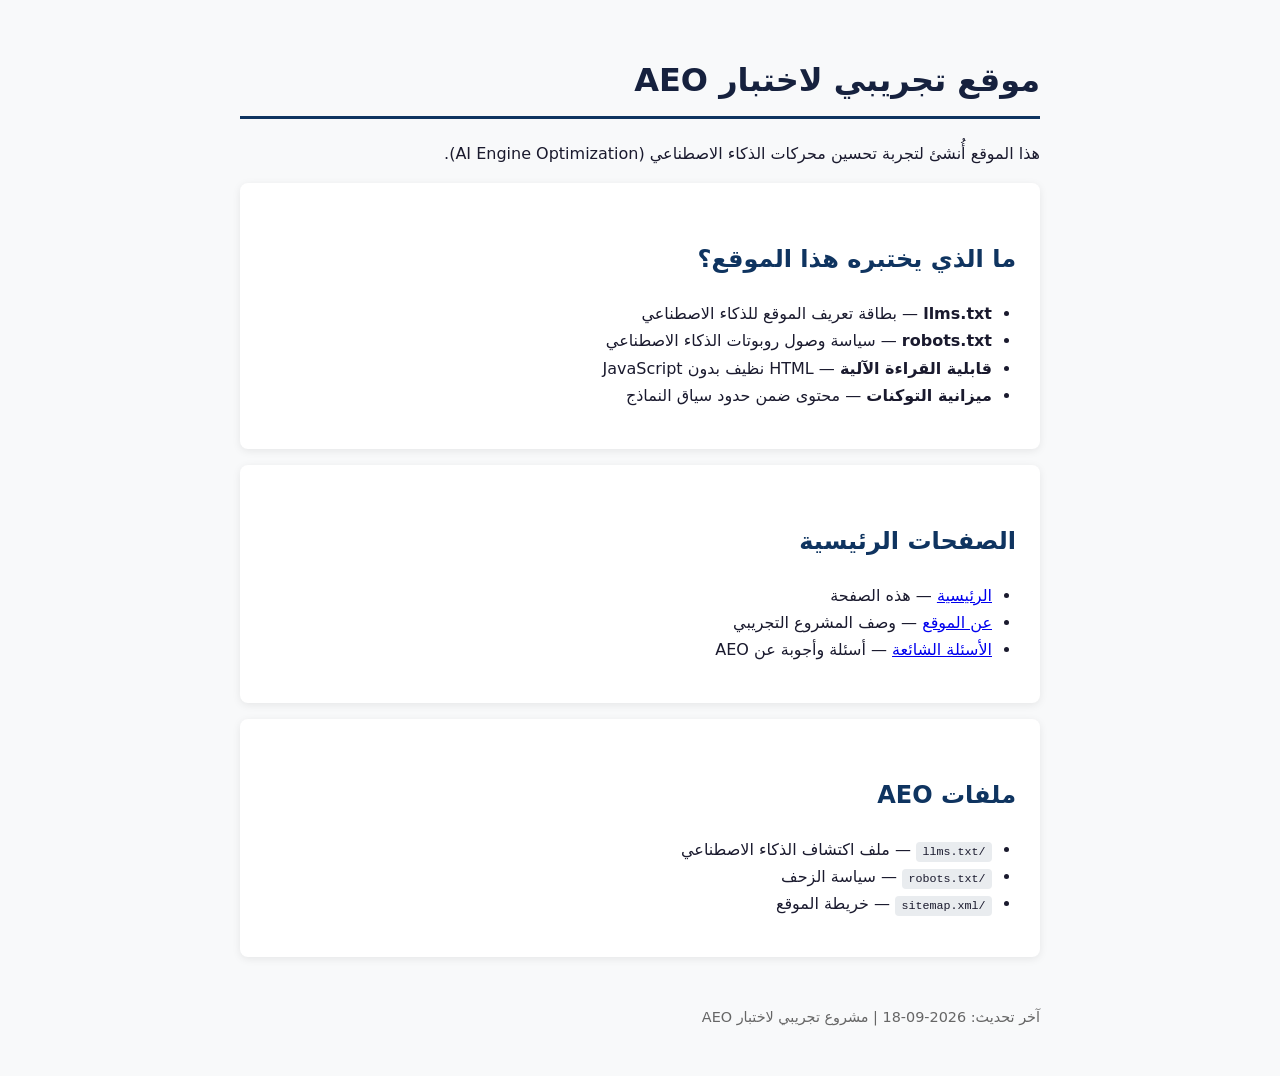
==== index.html @ f4c85c5a "feat: موقع تجريبي لاختبار AEO مع ملفات llms.txt و robots.txt" ====
<!DOCTYPE html>
<html lang="ar" dir="rtl">
<head>
  <meta charset="UTF-8">
  <meta name="viewport" content="width=device-width, initial-scale=1.0">
  <title>موقع تجريبي — اختبار AEO</title>
  <meta name="description" content="موقع تجريبي لاختبار تحسين محركات الذكاء الاصطناعي (AEO): llms.txt و robots.txt وقابلية القراءة الآلية.">
  <style>
    body { font-family: system-ui, sans-serif; max-width: 800px; margin: 0 auto; padding: 2rem; line-height: 1.7; color: #1a1a2e; background: #f8f9fa; }
    h1 { color: #16213e; border-bottom: 3px solid #0f3460; padding-bottom: 0.5rem; }
    h2 { color: #0f3460; margin-top: 2rem; }
    .card { background: white; border-radius: 8px; padding: 1.5rem; margin: 1rem 0; box-shadow: 0 2px 8px rgba(0,0,0,0.08); }
    code { background: #e9ecef; padding: 0.2rem 0.4rem; border-radius: 4px; font-size: 0.9em; }
    ul { padding-right: 1.5rem; }
  </style>
</head>
<body>
  <h1>موقع تجريبي لاختبار AEO</h1>
  <p>هذا الموقع أُنشئ لتجربة تحسين محركات الذكاء الاصطناعي (AI Engine Optimization).</p>

  <div class="card">
    <h2>ما الذي يختبره هذا الموقع؟</h2>
    <ul>
      <li><strong>llms.txt</strong> — بطاقة تعريف الموقع للذكاء الاصطناعي</li>
      <li><strong>robots.txt</strong> — سياسة وصول روبوتات الذكاء الاصطناعي</li>
      <li><strong>قابلية القراءة الآلية</strong> — HTML نظيف بدون JavaScript</li>
      <li><strong>ميزانية التوكنات</strong> — محتوى ضمن حدود سياق النماذج</li>
    </ul>
  </div>

  <div class="card">
    <h2>الصفحات الرئيسية</h2>
    <ul>
      <li><a href="index.html">الرئيسية</a> — هذه الصفحة</li>
      <li><a href="about.html">عن الموقع</a> — وصف المشروع التجريبي</li>
      <li><a href="faq.html">الأسئلة الشائعة</a> — أسئلة وأجوبة عن AEO</li>
    </ul>
  </div>

  <div class="card">
    <h2>ملفات AEO</h2>
    <ul>
      <li><code>/llms.txt</code> — ملف اكتشاف الذكاء الاصطناعي</li>
      <li><code>/robots.txt</code> — سياسة الزحف</li>
      <li><code>/sitemap.xml</code> — خريطة الموقع</li>
    </ul>
  </div>

  <footer style="margin-top: 3rem; color: #666; font-size: 0.9em;">
    <p>آخر تحديث: 2026-09-18 | مشروع تجريبي لاختبار AEO</p>
  </footer>
</body>
</html>
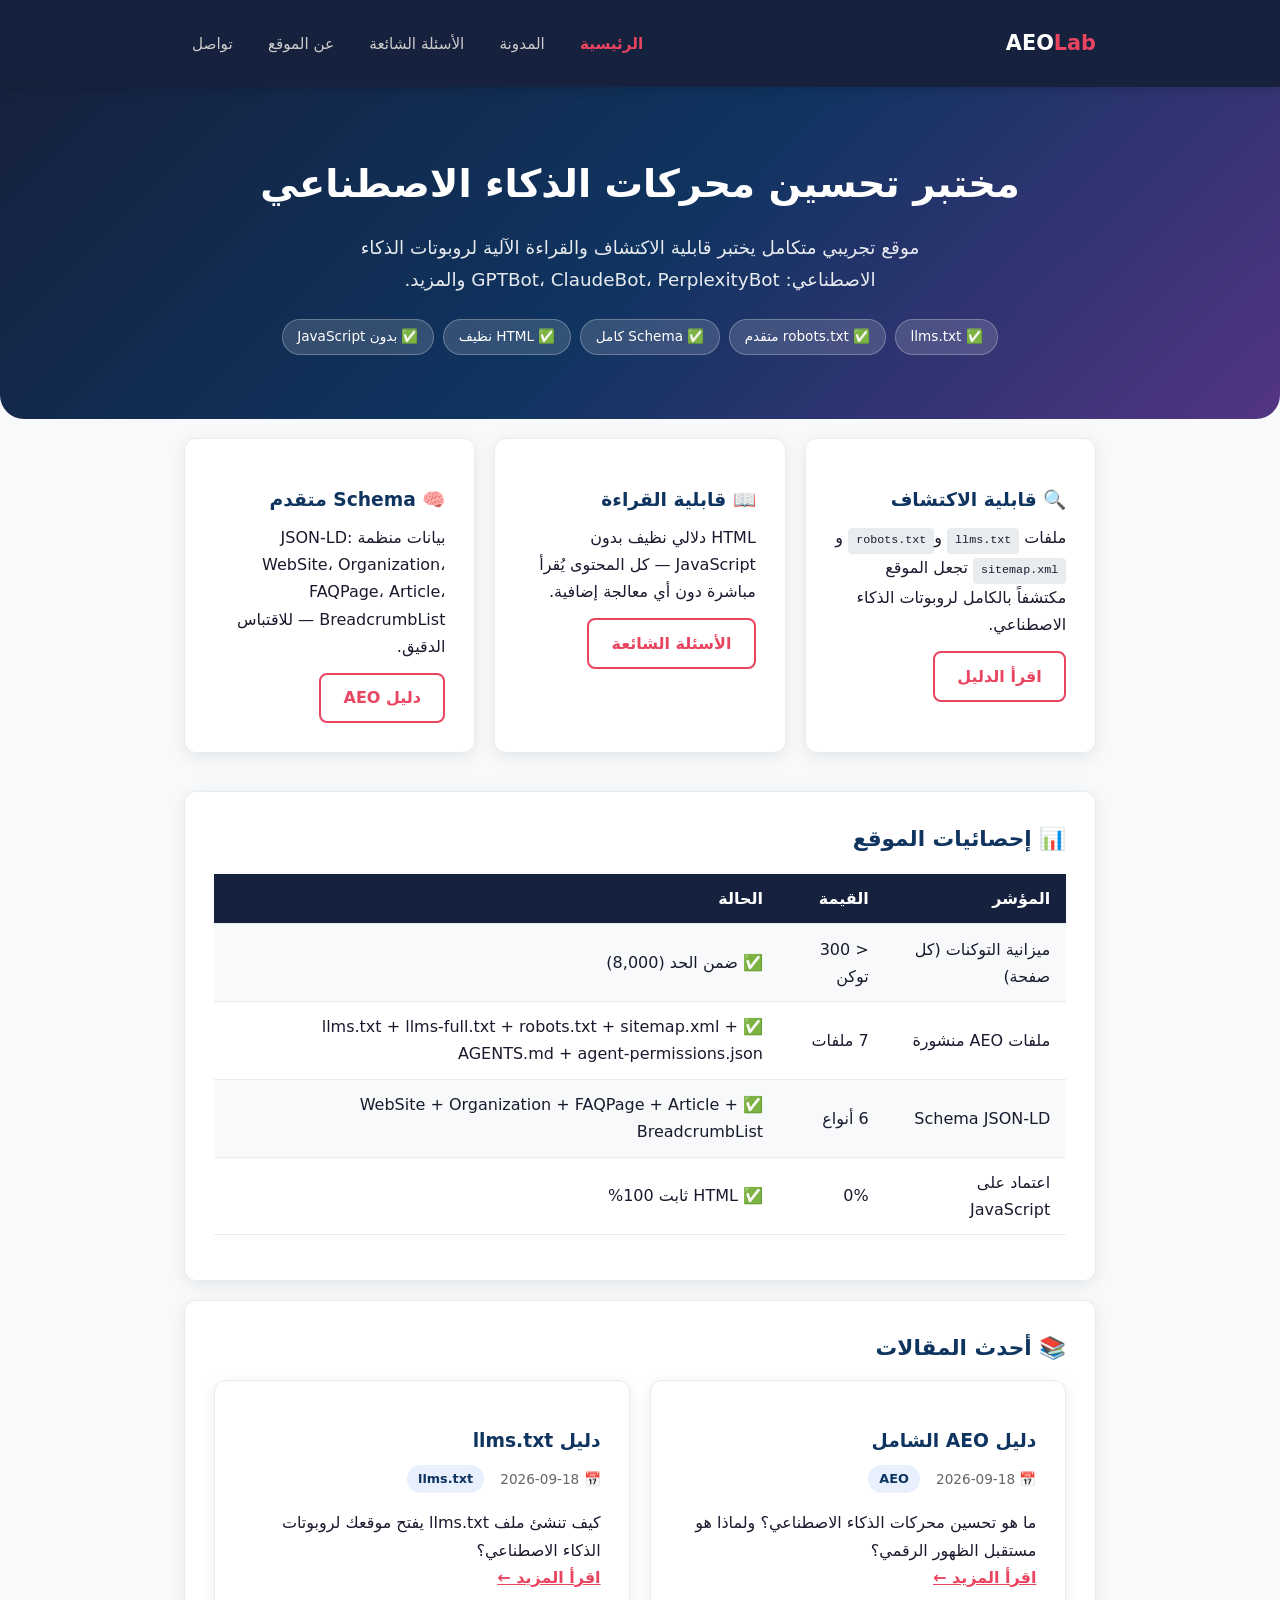
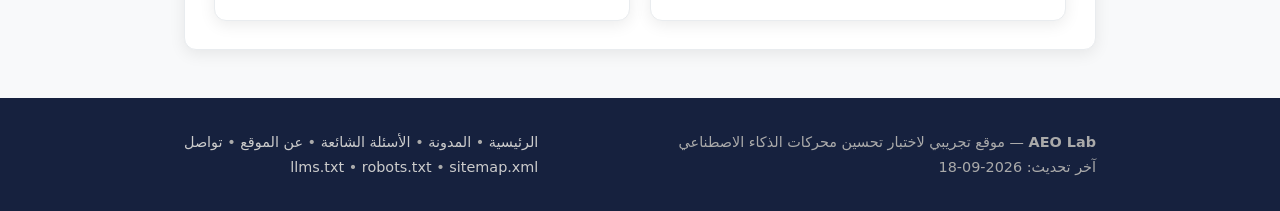
==== commit 5c90b0ee: "feat: تطوير الموقع - تصميم عصري وصفحات جديدة (مدونة، تواصل، 404) وSchema موسع" ====
--- a/index.html
+++ b/index.html
@@ -3,51 +3,162 @@
 <head>
   <meta charset="UTF-8">
   <meta name="viewport" content="width=device-width, initial-scale=1.0">
-  <title>موقع تجريبي — اختبار AEO</title>
-  <meta name="description" content="موقع تجريبي لاختبار تحسين محركات الذكاء الاصطناعي (AEO): llms.txt و robots.txt وقابلية القراءة الآلية.">
-  <style>
-    body { font-family: system-ui, sans-serif; max-width: 800px; margin: 0 auto; padding: 2rem; line-height: 1.7; color: #1a1a2e; background: #f8f9fa; }
-    h1 { color: #16213e; border-bottom: 3px solid #0f3460; padding-bottom: 0.5rem; }
-    h2 { color: #0f3460; margin-top: 2rem; }
-    .card { background: white; border-radius: 8px; padding: 1.5rem; margin: 1rem 0; box-shadow: 0 2px 8px rgba(0,0,0,0.08); }
-    code { background: #e9ecef; padding: 0.2rem 0.4rem; border-radius: 4px; font-size: 0.9em; }
-    ul { padding-right: 1.5rem; }
-  </style>
+  <title>موقع AEO التجريبي — اختبار تحسين محركات الذكاء الاصطناعي</title>
+  <meta name="description" content="موقع تجريبي متكامل لاختبار تحسين محركات الذكاء الاصطناعي (AEO): llms.txt، robots.txt، Schema، قابلية القراءة الآلية، وميزانية التوكنات.">
+  <meta name="keywords" content="AEO, AI Engine Optimization, llms.txt, robots.txt, الذكاء الاصطناعي, تحسين محركات">
+  <meta name="author" content="mohammed74a">
+  <link rel="canonical" href="https://mohammed74a.github.io/aeo-test-site/">
+  <link rel="stylesheet" href="style.css">
+
+  <!-- Open Graph -->
+  <meta property="og:type" content="website">
+  <meta property="og:title" content="موقع AEO التجريبي — اختبار تحسين محركات الذكاء الاصطناعي">
+  <meta property="og:description" content="موقع تجريبي متكامل لاختبار AEO: llms.txt، robots.txt، Schema، وقابلية القراءة الآلية.">
+  <meta property="og:url" content="https://mohammed74a.github.io/aeo-test-site/">
+  <meta property="og:locale" content="ar_AR">
+
+  <!-- Twitter Card -->
+  <meta name="twitter:card" content="summary">
+  <meta name="twitter:title" content="موقع AEO التجريبي">
+  <meta name="twitter:description" content="اختبار تحسين محركات الذكاء الاصطناعي (AEO)">
+
+  <!-- Schema: WebSite -->
+  <script type="application/ld+json">
+  {
+    "@context": "https://schema.org",
+    "@type": "WebSite",
+    "name": "موقع AEO التجريبي",
+    "url": "https://mohammed74a.github.io/aeo-test-site/",
+    "inLanguage": "ar",
+    "description": "موقع تجريبي متكامل لاختبار تحسين محركات الذكاء الاصطناعي (AEO).",
+    "publisher": {
+      "@type": "Organization",
+      "name": "mohammed74a"
+    }
+  }
+  </script>
+
+  <!-- Schema: Organization -->
+  <script type="application/ld+json">
+  {
+    "@context": "https://schema.org",
+    "@type": "Organization",
+    "name": "موقع AEO التجريبي",
+    "url": "https://mohammed74a.github.io/aeo-test-site/",
+    "description": "مشروع تجريبي لاختبار تحسين محركات الذكاء الاصطناعي",
+    "sameAs": ["https://github.com/mohammed74a"]
+  }
+  </script>
+
+  <!-- Schema: BreadcrumbList -->
+  <script type="application/ld+json">
+  {
+    "@context": "https://schema.org",
+    "@type": "BreadcrumbList",
+    "itemListElement": [
+      {"@type": "ListItem", "position": 1, "name": "الرئيسية", "item": "https://mohammed74a.github.io/aeo-test-site/"}
+    ]
+  }
+  </script>
 </head>
 <body>
-  <h1>موقع تجريبي لاختبار AEO</h1>
-  <p>هذا الموقع أُنشئ لتجربة تحسين محركات الذكاء الاصطناعي (AI Engine Optimization).</p>
 
-  <div class="card">
-    <h2>ما الذي يختبره هذا الموقع؟</h2>
-    <ul>
-      <li><strong>llms.txt</strong> — بطاقة تعريف الموقع للذكاء الاصطناعي</li>
-      <li><strong>robots.txt</strong> — سياسة وصول روبوتات الذكاء الاصطناعي</li>
-      <li><strong>قابلية القراءة الآلية</strong> — HTML نظيف بدون JavaScript</li>
-      <li><strong>ميزانية التوكنات</strong> — محتوى ضمن حدود سياق النماذج</li>
-    </ul>
-  </div>
+  <!-- التنقل -->
+  <nav class="navbar">
+    <div class="container">
+      <a href="index.html" class="logo">AEO<span>Lab</span></a>
+      <ul class="nav-links">
+        <li><a href="index.html" class="active">الرئيسية</a></li>
+        <li><a href="blog.html">المدونة</a></li>
+        <li><a href="faq.html">الأسئلة الشائعة</a></li>
+        <li><a href="about.html">عن الموقع</a></li>
+        <li><a href="contact.html">تواصل</a></li>
+      </ul>
+    </div>
+  </nav>
 
-  <div class="card">
-    <h2>الصفحات الرئيسية</h2>
-    <ul>
-      <li><a href="index.html">الرئيسية</a> — هذه الصفحة</li>
-      <li><a href="about.html">عن الموقع</a> — وصف المشروع التجريبي</li>
-      <li><a href="faq.html">الأسئلة الشائعة</a> — أسئلة وأجوبة عن AEO</li>
-    </ul>
-  </div>
+  <!-- البطل -->
+  <section class="hero">
+    <div class="container">
+      <h1>مختبر تحسين محركات الذكاء الاصطناعي</h1>
+      <p>موقع تجريبي متكامل يختبر قابلية الاكتشاف والقراءة الآلية لروبوتات الذكاء الاصطناعي: GPTBot، ClaudeBot، PerplexityBot والمزيد.</p>
+      <div class="badges">
+        <span class="badge">✅ llms.txt</span>
+        <span class="badge">✅ robots.txt متقدم</span>
+        <span class="badge">✅ Schema كامل</span>
+        <span class="badge">✅ HTML نظيف</span>
+        <span class="badge">✅ بدون JavaScript</span>
+      </div>
+    </div>
+  </section>
 
-  <div class="card">
-    <h2>ملفات AEO</h2>
-    <ul>
-      <li><code>/llms.txt</code> — ملف اكتشاف الذكاء الاصطناعي</li>
-      <li><code>/robots.txt</code> — سياسة الزحف</li>
-      <li><code>/sitemap.xml</code> — خريطة الموقع</li>
-    </ul>
-  </div>
+  <main class="container">
 
-  <footer style="margin-top: 3rem; color: #666; font-size: 0.9em;">
-    <p>آخر تحديث: 2026-09-18 | مشروع تجريبي لاختبار AEO</p>
+    <!-- المميزات -->
+    <div class="grid-3">
+      <div class="card">
+        <h3>🔍 قابلية الاكتشاف</h3>
+        <p>ملفات <code>llms.txt</code> و<code>robots.txt</code> و<code>sitemap.xml</code> تجعل الموقع مكتشفاً بالكامل لروبوتات الذكاء الاصطناعي.</p>
+        <a href="blog/llms-txt-guide.html" class="btn btn-outline" style="margin-top:0.8rem">اقرأ الدليل</a>
+      </div>
+      <div class="card">
+        <h3>📖 قابلية القراءة</h3>
+        <p>HTML دلالي نظيف بدون JavaScript — كل المحتوى يُقرأ مباشرة دون أي معالجة إضافية.</p>
+        <a href="faq.html" class="btn btn-outline" style="margin-top:0.8rem">الأسئلة الشائعة</a>
+      </div>
+      <div class="card">
+        <h3>🧠 Schema متقدم</h3>
+        <p>بيانات منظمة JSON-LD: WebSite، Organization، FAQPage، Article، BreadcrumbList — للاقتباس الدقيق.</p>
+        <a href="blog/aeo-guide.html" class="btn btn-outline" style="margin-top:0.8rem">دليل AEO</a>
+      </div>
+    </div>
+
+    <!-- إحصائيات الموقع -->
+    <div class="card">
+      <h2>📊 إحصائيات الموقع</h2>
+      <table>
+        <tr><th>المؤشر</th><th>القيمة</th><th>الحالة</th></tr>
+        <tr><td>ميزانية التوكنات (كل صفحة)</td><td>&lt; 300 توكن</td><td>✅ ضمن الحد (8,000)</td></tr>
+        <tr><td>ملفات AEO منشورة</td><td>7 ملفات</td><td>✅ llms.txt + llms-full.txt + robots.txt + sitemap.xml + AGENTS.md + agent-permissions.json</td></tr>
+        <tr><td>Schema JSON-LD</td><td>6 أنواع</td><td>✅ WebSite + Organization + FAQPage + Article + BreadcrumbList</td></tr>
+        <tr><td>اعتماد على JavaScript</td><td>0%</td><td>✅ HTML ثابت 100%</td></tr>
+      </table>
+    </div>
+
+    <!-- أحدث المقالات -->
+    <div class="card">
+      <h2>📚 أحدث المقالات</h2>
+      <div class="grid-2">
+        <div class="card" style="margin:0">
+          <h3>دليل AEO الشامل</h3>
+          <p class="article-meta"><span>📅 2026-09-18</span><span class="tag">AEO</span></p>
+          <p>ما هو تحسين محركات الذكاء الاصطناعي؟ ولماذا هو مستقبل الظهور الرقمي؟</p>
+          <a href="blog/aeo-guide.html" style="color:var(--accent); font-weight:600;">اقرأ المزيد ←</a>
+        </div>
+        <div class="card" style="margin:0">
+          <h3>دليل llms.txt</h3>
+          <p class="article-meta"><span>📅 2026-09-18</span><span class="tag">llms.txt</span></p>
+          <p>كيف تنشئ ملف llms.txt يفتح موقعك لروبوتات الذكاء الاصطناعي؟</p>
+          <a href="blog/llms-txt-guide.html" style="color:var(--accent); font-weight:600;">اقرأ المزيد ←</a>
+        </div>
+      </div>
+    </div>
+
+  </main>
+
+  <!-- التذييل -->
+  <footer>
+    <div class="container">
+      <div>
+        <p><strong>AEO Lab</strong> — موقع تجريبي لاختبار تحسين محركات الذكاء الاصطناعي</p>
+        <p>آخر تحديث: 2026-09-18</p>
+      </div>
+      <div>
+        <p><a href="index.html">الرئيسية</a> • <a href="blog.html">المدونة</a> • <a href="faq.html">الأسئلة الشائعة</a> • <a href="about.html">عن الموقع</a> • <a href="contact.html">تواصل</a></p>
+        <p><a href="llms.txt">llms.txt</a> • <a href="robots.txt">robots.txt</a> • <a href="sitemap.xml">sitemap.xml</a></p>
+      </div>
+    </div>
   </footer>
+
 </body>
 </html>
--- a/style.css
+++ b/style.css
@@ -0,0 +1,241 @@
+/* ===== AEO Test Site — التصميم الموحد ===== */
+:root {
+  --primary: #0f3460;
+  --primary-light: #16213e;
+  --accent: #e94560;
+  --accent-2: #533483;
+  --bg: #f8f9fa;
+  --card: #ffffff;
+  --text: #1a1a2e;
+  --text-light: #666;
+  --border: #e9ecef;
+  --success: #28a745;
+  --warning: #ffc107;
+  --radius: 12px;
+  --shadow: 0 4px 16px rgba(0,0,0,0.08);
+  --shadow-hover: 0 8px 24px rgba(0,0,0,0.12);
+}
+
+* { margin: 0; padding: 0; box-sizing: border-box; }
+
+body {
+  font-family: system-ui, -apple-system, "Segoe UI", Tahoma, sans-serif;
+  line-height: 1.7;
+  color: var(--text);
+  background: var(--bg);
+}
+
+/* ===== التنقل ===== */
+.navbar {
+  background: var(--primary-light);
+  color: white;
+  padding: 1rem 0;
+  position: sticky;
+  top: 0;
+  z-index: 100;
+  box-shadow: 0 2px 12px rgba(0,0,0,0.15);
+}
+.navbar .container {
+  display: flex;
+  justify-content: space-between;
+  align-items: center;
+  flex-wrap: wrap;
+  gap: 0.5rem;
+}
+.navbar .logo {
+  font-size: 1.3rem;
+  font-weight: 700;
+  color: white;
+  text-decoration: none;
+}
+.navbar .logo span { color: var(--accent); }
+.nav-links {
+  display: flex;
+  gap: 1.2rem;
+  list-style: none;
+  flex-wrap: wrap;
+}
+.nav-links a {
+  color: #ccc;
+  text-decoration: none;
+  font-size: 0.95rem;
+  transition: color 0.2s;
+  padding: 0.3rem 0.5rem;
+  border-radius: 6px;
+}
+.nav-links a:hover { color: white; background: rgba(255,255,255,0.1); }
+.nav-links a.active { color: var(--accent); font-weight: 600; }
+
+/* ===== الحاوية ===== */
+.container { max-width: 960px; margin: 0 auto; padding: 0 1.5rem; }
+main { padding: 2.5rem 0; min-height: 60vh; }
+
+/* ===== البطل (Hero) ===== */
+.hero {
+  background: linear-gradient(135deg, var(--primary-light) 0%, var(--primary) 50%, var(--accent-2) 100%);
+  color: white;
+  padding: 4rem 0;
+  border-radius: 0 0 24px 24px;
+  text-align: center;
+}
+.hero h1 { font-size: 2.4rem; margin-bottom: 1rem; }
+.hero p { font-size: 1.15rem; opacity: 0.9; max-width: 650px; margin: 0 auto 1.5rem; }
+.hero .badges { display: flex; gap: 0.6rem; justify-content: center; flex-wrap: wrap; }
+.badge {
+  background: rgba(255,255,255,0.15);
+  border: 1px solid rgba(255,255,255,0.25);
+  padding: 0.35rem 0.9rem;
+  border-radius: 50px;
+  font-size: 0.85rem;
+}
+
+/* ===== البطاقات ===== */
+.card {
+  background: var(--card);
+  border-radius: var(--radius);
+  padding: 1.8rem;
+  margin: 1.2rem 0;
+  box-shadow: var(--shadow);
+  border: 1px solid var(--border);
+  transition: transform 0.2s, box-shadow 0.2s;
+}
+.card:hover { transform: translateY(-3px); box-shadow: var(--shadow-hover); }
+.card h2 { color: var(--primary); margin-bottom: 0.8rem; font-size: 1.35rem; }
+.card h3 { color: var(--primary); margin: 1rem 0 0.5rem; }
+
+/* ===== الشبكات ===== */
+.grid-2 { display: grid; grid-template-columns: repeat(auto-fit, minmax(280px, 1fr)); gap: 1.2rem; }
+.grid-3 { display: grid; grid-template-columns: repeat(auto-fit, minmax(240px, 1fr)); gap: 1.2rem; }
+
+/* ===== القوائم ===== */
+ul, ol { padding-right: 1.5rem; margin: 0.5rem 0; }
+li { margin: 0.35rem 0; }
+
+/* ===== الأزرار ===== */
+.btn {
+  display: inline-block;
+  background: var(--accent);
+  color: white;
+  padding: 0.6rem 1.4rem;
+  border-radius: 8px;
+  text-decoration: none;
+  font-weight: 600;
+  transition: opacity 0.2s, transform 0.2s;
+  border: none;
+  cursor: pointer;
+}
+.btn:hover { opacity: 0.9; transform: translateY(-2px); }
+.btn-outline {
+  background: transparent;
+  border: 2px solid var(--accent);
+  color: var(--accent);
+}
+.btn-outline:hover { background: var(--accent); color: white; }
+
+/* ===== FAQ (بدون JavaScript) ===== */
+details.faq-item {
+  background: var(--card);
+  border: 1px solid var(--border);
+  border-radius: var(--radius);
+  margin: 0.8rem 0;
+  padding: 1rem 1.4rem;
+  box-shadow: var(--shadow);
+  transition: box-shadow 0.2s;
+}
+details.faq-item:hover { box-shadow: var(--shadow-hover); }
+details.faq-item summary {
+  cursor: pointer;
+  font-weight: 600;
+  color: var(--primary);
+  font-size: 1.05rem;
+  list-style: none;
+  display: flex;
+  justify-content: space-between;
+  align-items: center;
+}
+details.faq-item summary::after {
+  content: "+";
+  font-size: 1.4rem;
+  color: var(--accent);
+  transition: transform 0.2s;
+}
+details.faq-item[open] summary::after { transform: rotate(45deg); }
+details.faq-item .answer { padding-top: 0.8rem; color: var(--text); }
+
+/* ===== المقالات ===== */
+.article-meta {
+  display: flex;
+  gap: 1rem;
+  color: var(--text-light);
+  font-size: 0.85rem;
+  margin: 0.5rem 0 1rem;
+  flex-wrap: wrap;
+}
+.article-meta span { display: inline-flex; align-items: center; gap: 0.3rem; }
+.tag {
+  background: #e8f0fe;
+  color: var(--primary);
+  padding: 0.2rem 0.7rem;
+  border-radius: 50px;
+  font-size: 0.8rem;
+  font-weight: 600;
+}
+.breadcrumb {
+  font-size: 0.85rem;
+  color: var(--text-light);
+  margin-bottom: 1.5rem;
+}
+.breadcrumb a { color: var(--primary); text-decoration: none; }
+.breadcrumb a:hover { text-decoration: underline; }
+
+/* ===== الجدول ===== */
+table { width: 100%; border-collapse: collapse; margin: 1rem 0; }
+th, td { padding: 0.7rem 1rem; text-align: right; border-bottom: 1px solid var(--border); }
+th { background: var(--primary-light); color: white; font-weight: 600; }
+tr:nth-child(even) { background: #f8f9fa; }
+
+/* ===== الكود ===== */
+code {
+  background: #e9ecef;
+  padding: 0.2rem 0.5rem;
+  border-radius: 4px;
+  font-size: 0.9em;
+  direction: ltr;
+  display: inline-block;
+}
+pre {
+  background: #1e1e2e;
+  color: #cdd6f4;
+  padding: 1.2rem;
+  border-radius: 8px;
+  overflow-x: auto;
+  direction: ltr;
+  text-align: left;
+  margin: 1rem 0;
+}
+pre code { background: transparent; color: inherit; padding: 0; }
+
+/* ===== التذييل ===== */
+footer {
+  background: var(--primary-light);
+  color: #aaa;
+  padding: 2rem 0;
+  margin-top: 3rem;
+  font-size: 0.9rem;
+}
+footer .container { display: flex; justify-content: space-between; flex-wrap: wrap; gap: 1rem; }
+footer a { color: #ccc; text-decoration: none; }
+footer a:hover { color: white; }
+
+/* ===== صفحة 404 ===== */
+.error-page { text-align: center; padding: 5rem 1rem; }
+.error-page h1 { font-size: 6rem; color: var(--accent); }
+.error-page p { font-size: 1.2rem; margin: 1rem 0 2rem; }
+
+/* ===== الاستجابة ===== */
+@media (max-width: 600px) {
+  .hero h1 { font-size: 1.8rem; }
+  .navbar .container { flex-direction: column; }
+  .nav-links { justify-content: center; }
+  main { padding: 1.5rem 0; }
+}
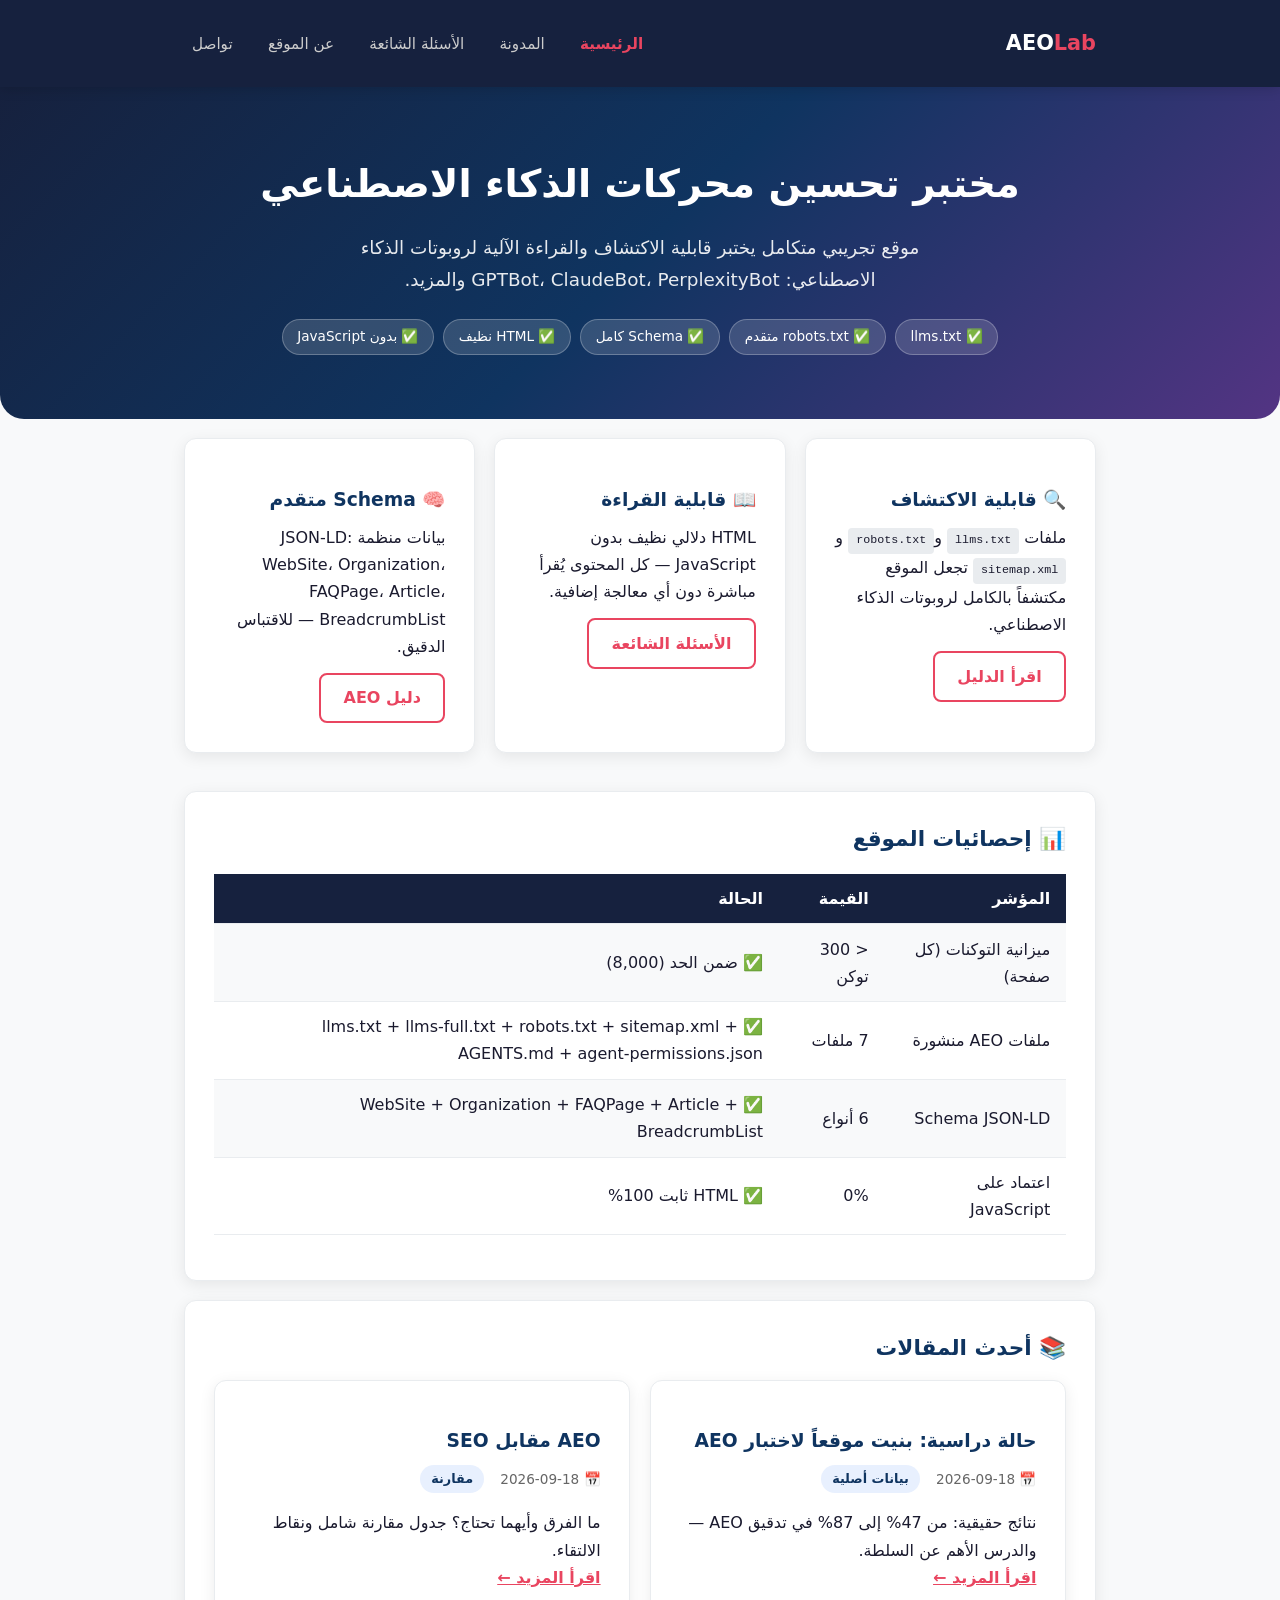
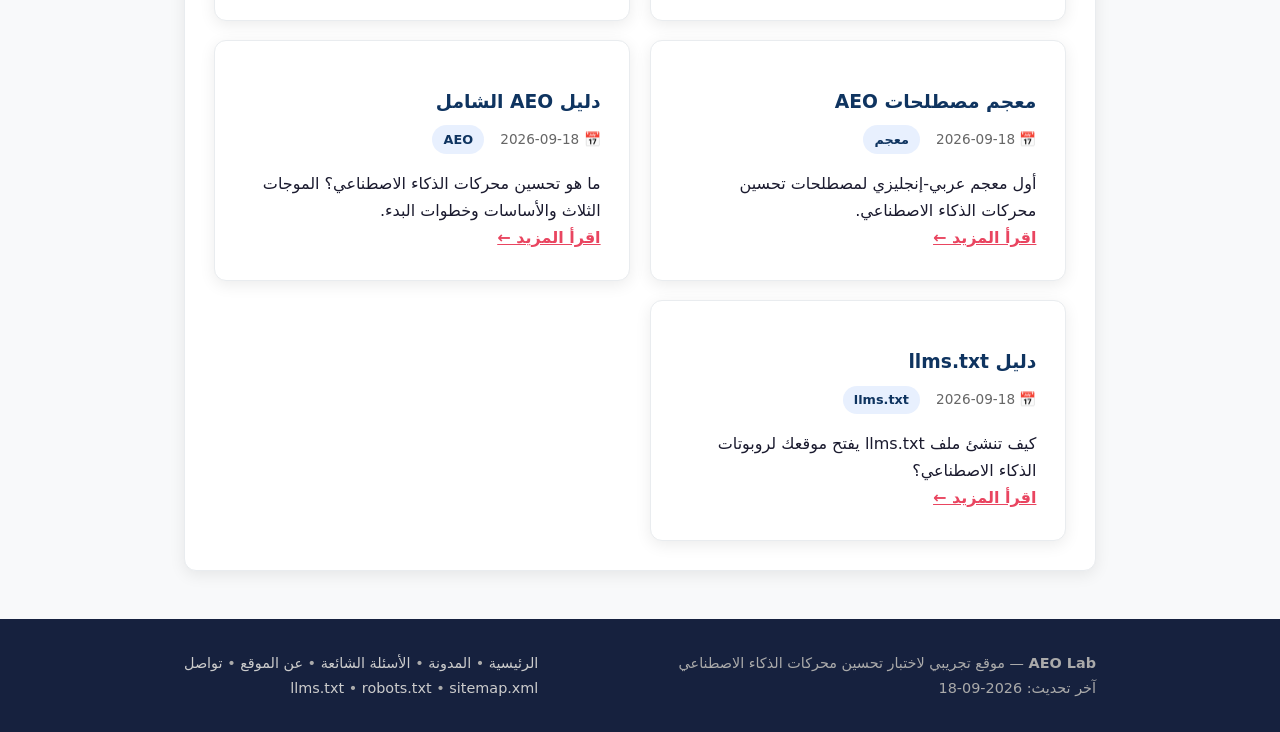
==== commit f0bb1c22: "feat: تطبيق اصلاحات P1 - تعميق المقالات واجابات ذهبية ومقالات جديدة (مقارنة، معجم، حالة دراسية) وتقو" ====
--- a/index.html
+++ b/index.html
@@ -43,9 +43,19 @@
   {
     "@context": "https://schema.org",
     "@type": "Organization",
-    "name": "موقع AEO التجريبي",
+    "name": "AEO Lab",
+    "alternateName": "موقع AEO التجريبي",
     "url": "https://mohammed74a.github.io/aeo-test-site/",
+    "logo": "https://mohammed74a.github.io/aeo-test-site/logo.svg",
     "description": "مشروع تجريبي لاختبار تحسين محركات الذكاء الاصطناعي",
+    "foundingDate": "2026-09-18",
+    "email": "contact@aeo-lab.example",
+    "contactPoint": {
+      "@type": "ContactPoint",
+      "contactType": "customer support",
+      "url": "https://github.com/mohammed74a/aeo-test-site/issues",
+      "availableLanguage": "ar"
+    },
     "sameAs": ["https://github.com/mohammed74a"]
   }
   </script>
@@ -130,9 +140,27 @@
       <h2>📚 أحدث المقالات</h2>
       <div class="grid-2">
         <div class="card" style="margin:0">
+          <h3>حالة دراسية: بنيت موقعاً لاختبار AEO</h3>
+          <p class="article-meta"><span>📅 2026-09-18</span><span class="tag">بيانات أصلية</span></p>
+          <p>نتائج حقيقية: من 47% إلى 87% في تدقيق AEO — والدرس الأهم عن السلطة.</p>
+          <a href="blog/aeo-case-study.html" style="color:var(--accent); font-weight:600;">اقرأ المزيد ←</a>
+        </div>
+        <div class="card" style="margin:0">
+          <h3>AEO مقابل SEO</h3>
+          <p class="article-meta"><span>📅 2026-09-18</span><span class="tag">مقارنة</span></p>
+          <p>ما الفرق وأيهما تحتاج؟ جدول مقارنة شامل ونقاط الالتقاء.</p>
+          <a href="blog/aeo-vs-seo.html" style="color:var(--accent); font-weight:600;">اقرأ المزيد ←</a>
+        </div>
+        <div class="card" style="margin:0">
+          <h3>معجم مصطلحات AEO</h3>
+          <p class="article-meta"><span>📅 2026-09-18</span><span class="tag">معجم</span></p>
+          <p>أول معجم عربي-إنجليزي لمصطلحات تحسين محركات الذكاء الاصطناعي.</p>
+          <a href="blog/aeo-glossary.html" style="color:var(--accent); font-weight:600;">اقرأ المزيد ←</a>
+        </div>
+        <div class="card" style="margin:0">
           <h3>دليل AEO الشامل</h3>
           <p class="article-meta"><span>📅 2026-09-18</span><span class="tag">AEO</span></p>
-          <p>ما هو تحسين محركات الذكاء الاصطناعي؟ ولماذا هو مستقبل الظهور الرقمي؟</p>
+          <p>ما هو تحسين محركات الذكاء الاصطناعي؟ الموجات الثلاث والأساسات وخطوات البدء.</p>
           <a href="blog/aeo-guide.html" style="color:var(--accent); font-weight:600;">اقرأ المزيد ←</a>
         </div>
         <div class="card" style="margin:0">
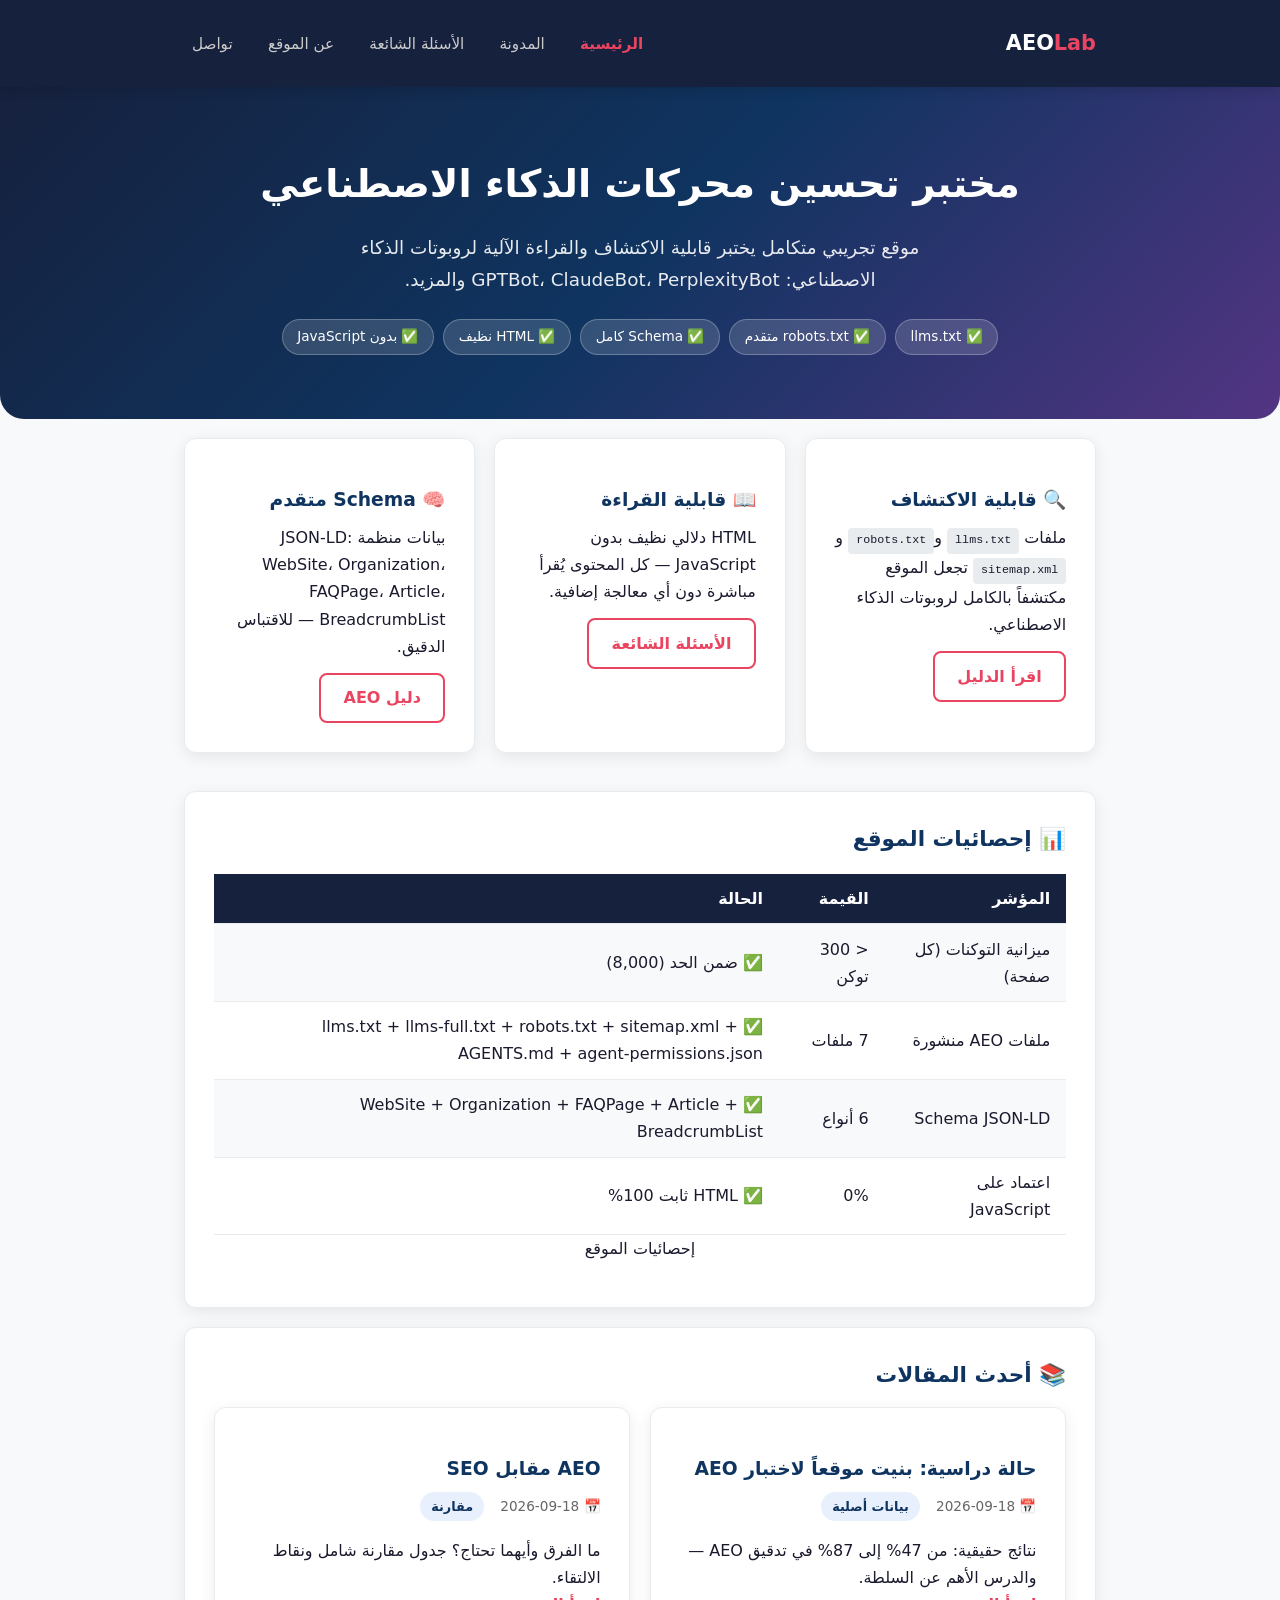
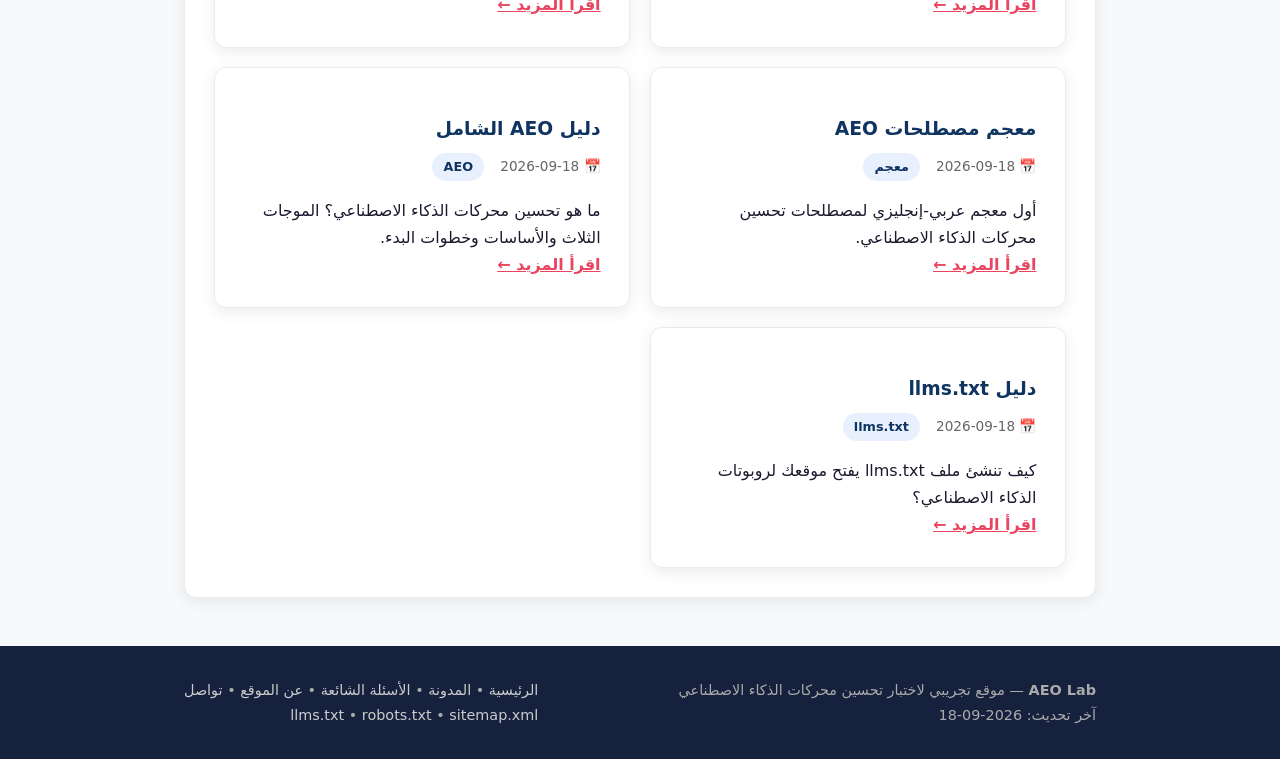
==== commit 536e3d7e: "feat: WebMCP upgrade - contact form + mcp-actions + permissions" ====
--- a/index.html
+++ b/index.html
@@ -9,6 +9,7 @@
   <meta name="author" content="mohammed74a">
   <link rel="canonical" href="https://mohammed74a.github.io/aeo-test-site/">
   <link rel="stylesheet" href="style.css">
+  <link rel="mcp-actions" href="mcp-actions.json">
 
   <!-- Open Graph -->
   <meta property="og:type" content="website">
@@ -49,7 +50,6 @@
     "logo": "https://mohammed74a.github.io/aeo-test-site/logo.svg",
     "description": "مشروع تجريبي لاختبار تحسين محركات الذكاء الاصطناعي",
     "foundingDate": "2026-09-18",
-    "email": "contact@aeo-lab.example",
     "contactPoint": {
       "@type": "ContactPoint",
       "contactType": "customer support",
@@ -74,7 +74,7 @@
 <body>
 
   <!-- التنقل -->
-  <nav class="navbar">
+  <nav class="navbar" aria-label="التنقل الرئيسي">
     <div class="container">
       <a href="index.html" class="logo">AEO<span>Lab</span></a>
       <ul class="nav-links">
@@ -109,17 +109,17 @@
       <div class="card">
         <h3>🔍 قابلية الاكتشاف</h3>
         <p>ملفات <code>llms.txt</code> و<code>robots.txt</code> و<code>sitemap.xml</code> تجعل الموقع مكتشفاً بالكامل لروبوتات الذكاء الاصطناعي.</p>
-        <a href="blog/llms-txt-guide.html" class="btn btn-outline" style="margin-top:0.8rem">اقرأ الدليل</a>
+        <a href="blog/llms-txt-guide.html" class="btn btn-outline" role="button" style="margin-top:0.8rem">اقرأ الدليل</a>
       </div>
       <div class="card">
         <h3>📖 قابلية القراءة</h3>
         <p>HTML دلالي نظيف بدون JavaScript — كل المحتوى يُقرأ مباشرة دون أي معالجة إضافية.</p>
-        <a href="faq.html" class="btn btn-outline" style="margin-top:0.8rem">الأسئلة الشائعة</a>
+        <a href="faq.html" class="btn btn-outline" role="button" style="margin-top:0.8rem">الأسئلة الشائعة</a>
       </div>
       <div class="card">
         <h3>🧠 Schema متقدم</h3>
         <p>بيانات منظمة JSON-LD: WebSite، Organization، FAQPage، Article، BreadcrumbList — للاقتباس الدقيق.</p>
-        <a href="blog/aeo-guide.html" class="btn btn-outline" style="margin-top:0.8rem">دليل AEO</a>
+        <a href="blog/aeo-guide.html" class="btn btn-outline" role="button" style="margin-top:0.8rem">دليل AEO</a>
       </div>
     </div>
 
@@ -127,6 +127,7 @@
     <div class="card">
       <h2>📊 إحصائيات الموقع</h2>
       <table>
+        <caption style="caption-side:bottom;">إحصائيات الموقع</caption>
         <tr><th>المؤشر</th><th>القيمة</th><th>الحالة</th></tr>
         <tr><td>ميزانية التوكنات (كل صفحة)</td><td>&lt; 300 توكن</td><td>✅ ضمن الحد (8,000)</td></tr>
         <tr><td>ملفات AEO منشورة</td><td>7 ملفات</td><td>✅ llms.txt + llms-full.txt + robots.txt + sitemap.xml + AGENTS.md + agent-permissions.json</td></tr>
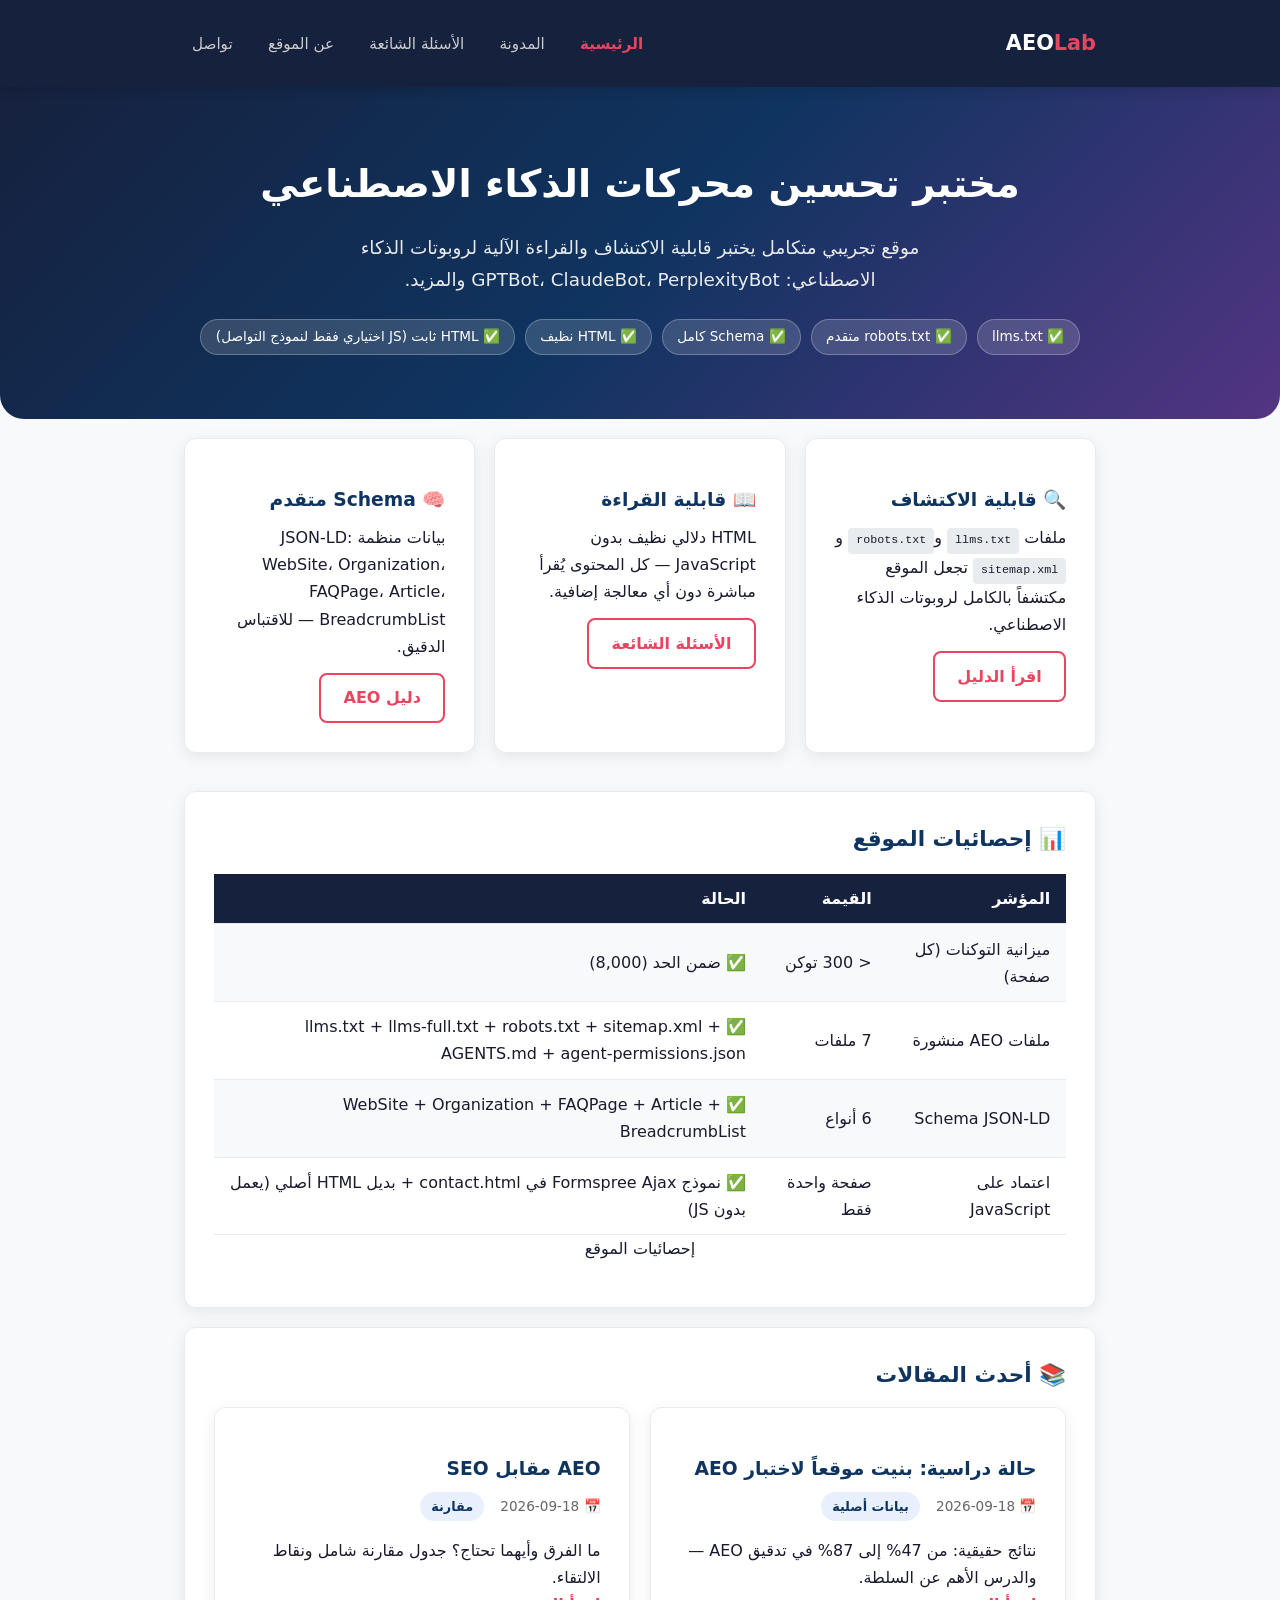
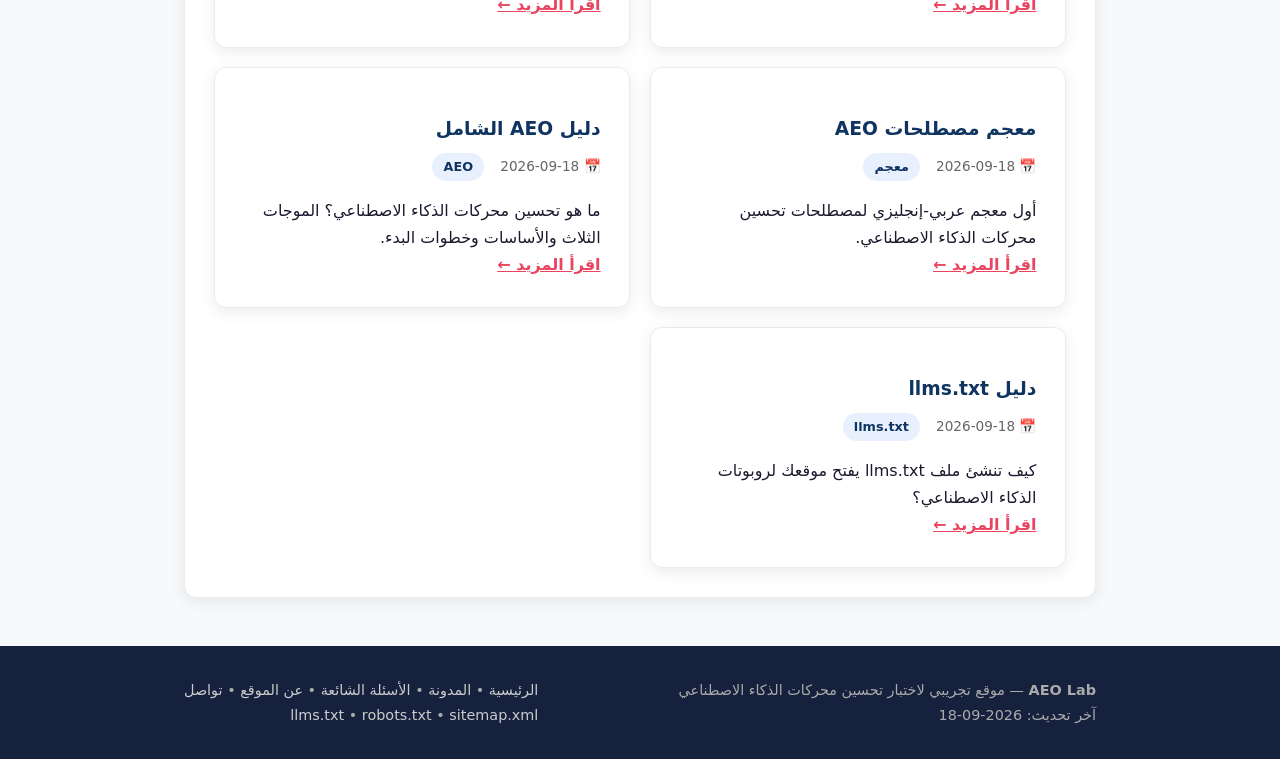
==== commit 2984b8db: "feat: integrate real Formspree form + real contact email" ====
--- a/index.html
+++ b/index.html
@@ -53,6 +53,7 @@
     "contactPoint": {
       "@type": "ContactPoint",
       "contactType": "customer support",
+      "email": "chewy-unicorn06@bravealias.com",
       "url": "https://github.com/mohammed74a/aeo-test-site/issues",
       "availableLanguage": "ar"
     },
@@ -97,7 +98,7 @@
         <span class="badge">✅ robots.txt متقدم</span>
         <span class="badge">✅ Schema كامل</span>
         <span class="badge">✅ HTML نظيف</span>
-        <span class="badge">✅ بدون JavaScript</span>
+        <span class="badge">✅ HTML ثابت (JS اختياري فقط لنموذج التواصل)</span>
       </div>
     </div>
   </section>
@@ -132,7 +133,7 @@
         <tr><td>ميزانية التوكنات (كل صفحة)</td><td>&lt; 300 توكن</td><td>✅ ضمن الحد (8,000)</td></tr>
         <tr><td>ملفات AEO منشورة</td><td>7 ملفات</td><td>✅ llms.txt + llms-full.txt + robots.txt + sitemap.xml + AGENTS.md + agent-permissions.json</td></tr>
         <tr><td>Schema JSON-LD</td><td>6 أنواع</td><td>✅ WebSite + Organization + FAQPage + Article + BreadcrumbList</td></tr>
-        <tr><td>اعتماد على JavaScript</td><td>0%</td><td>✅ HTML ثابت 100%</td></tr>
+        <tr><td>اعتماد على JavaScript</td><td>صفحة واحدة فقط</td><td>✅ نموذج Formspree Ajax في contact.html + بديل HTML أصلي (يعمل بدون JS)</td></tr>
       </table>
     </div>
 
